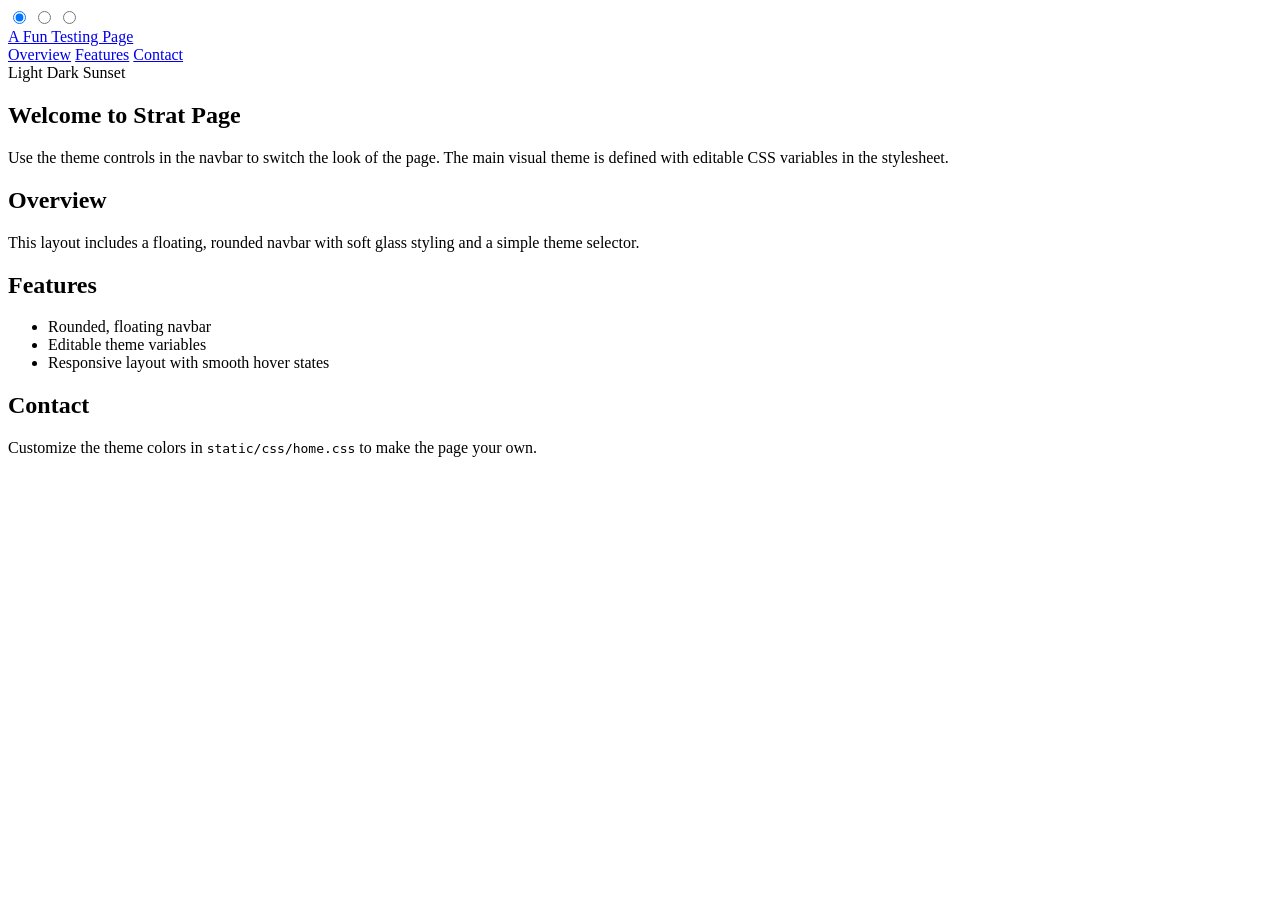
==== index.html @ b3e12f97 "plz work" ====
<!DOCTYPE HTML>
<html lang="en">
<head>
    <meta charset="utf-8">
    <meta name="viewport" content="width=device-width, initial-scale=1.0">
    <title>Home</title>
    <link rel="stylesheet" href="./static/css/home.css">
    <link rel="icon" href="./static/iconkeeper.ico">

</head>
<body>
    <div class="theme-wrap">
        <input type="radio" id="theme-default" name="theme" checked>
        <input type="radio" id="theme-dark" name="theme">
        <input type="radio" id="theme-sunset" name="theme">

        <header class="navbar">
            <a class="brand" href="#">A Fun Testing Page</a>
            <nav class="nav-links">
                <a href="#overview">Overview</a>
                <a href="#features">Features</a>
                <a href="#contact">Contact</a>
            </nav>
            <div class="theme-panel" aria-label="Theme selector">
                <label for="theme-default">Light</label>
                <label for="theme-dark">Dark</label>
                <label for="theme-sunset">Sunset</label>
            </div>
        </header>

        <main class="content">
            <section class="hero">
                <h1>Welcome to Strat Page</h1>
                <p>Use the theme controls in the navbar to switch the look of the page. The main visual theme is defined with editable CSS variables in the stylesheet.</p>
            </section>

            <section id="overview" class="section-card">
                <h2>Overview</h2>
                <p>This layout includes a floating, rounded navbar with soft glass styling and a simple theme selector.</p>
            </section>

            <section id="features" class="section-card">
                <h2>Features</h2>
                <ul>
                    <li>Rounded, floating navbar</li>
                    <li>Editable theme variables</li>
                    <li>Responsive layout with smooth hover states</li>
                </ul>
            </section>

            <section id="contact" class="section-card">
                <h2>Contact</h2>
                <p>Customize the theme colors in <code>static/css/home.css</code> to make the page your own.</p>
            </section>
        </main>
    </div>
</body>
</html>
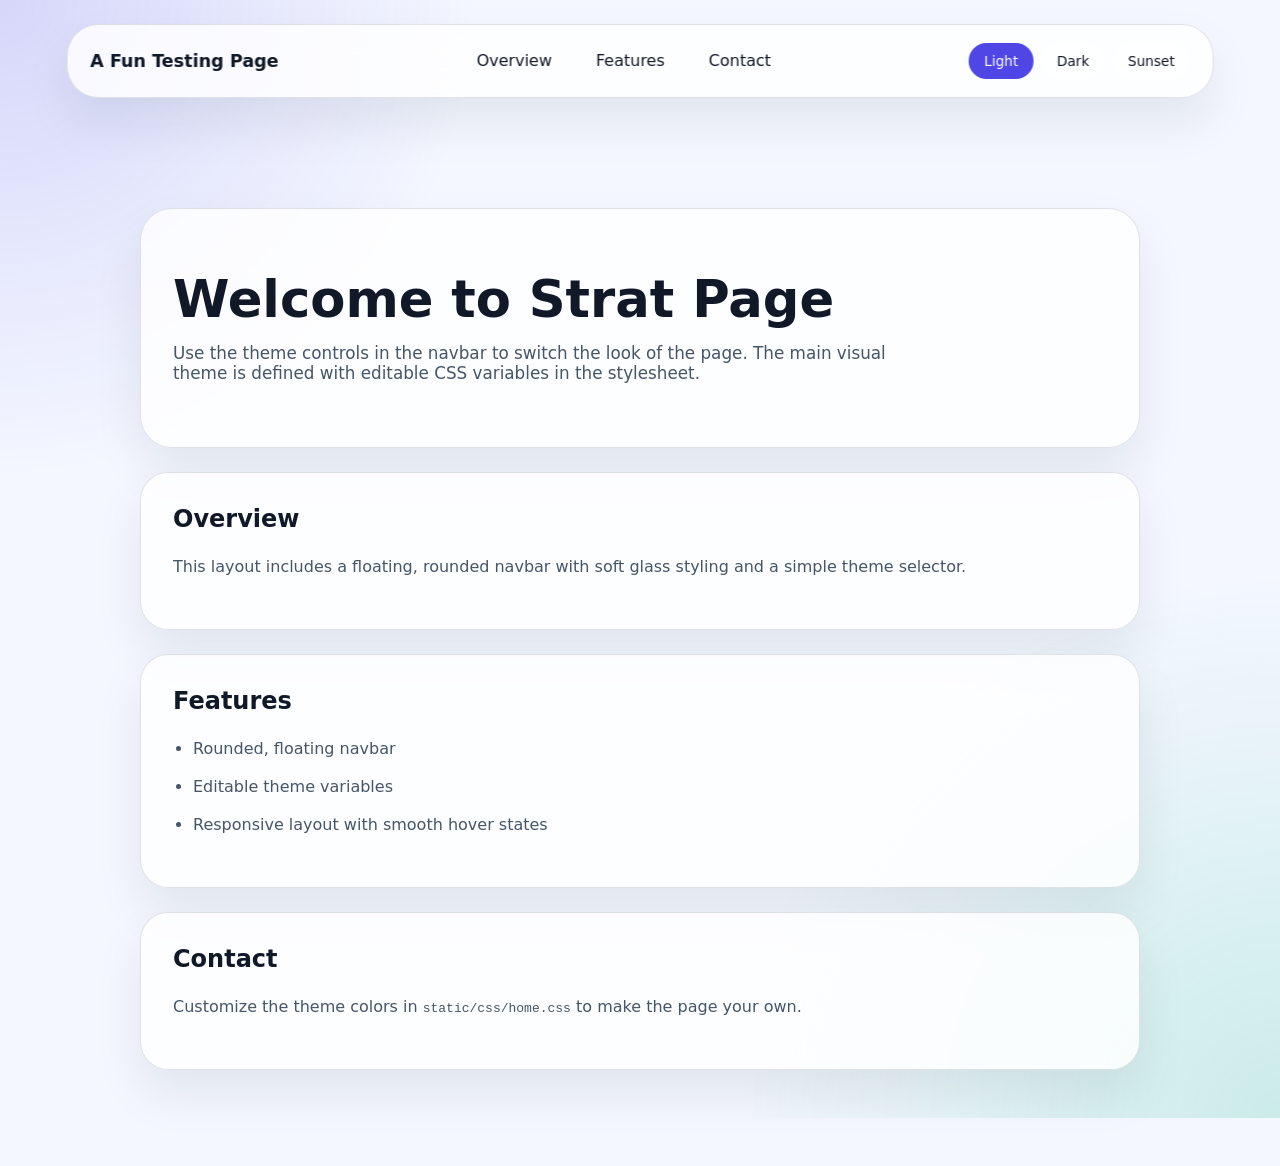
==== commit 34e5a154: "Changed link" ====
--- a/index.html
+++ b/index.html
@@ -4,8 +4,8 @@
     <meta charset="utf-8">
     <meta name="viewport" content="width=device-width, initial-scale=1.0">
     <title>Home</title>
-    <link rel="stylesheet" href="./static/css/home.css">
-    <link rel="icon" href="./static/iconkeeper.ico">
+    <link rel="stylesheet" href="../static/css/index.css">
+    <!-- <link rel="icon" href="../static/images/iconkeeper.ico"> -->
 
 </head>
 <body>
--- a/static/css/index.css
+++ b/static/css/index.css
@@ -0,0 +1,207 @@
+﻿:root {
+    --bg: #f4f7ff;
+    --surface: rgba(255, 255, 255, 0.82);
+    --surface-strong: rgba(255, 255, 255, 0.95);
+    --text: #111827;
+    --muted: #475569;
+    --accent: #4f46e5;
+    --accent-soft: rgba(79, 70, 229, 0.14);
+    --border: rgba(71, 85, 105, 0.16);
+    --shadow: 0 24px 50px rgba(15, 23, 42, 0.08);
+}
+
+.theme-wrap {
+    min-height: 100vh;
+    background: radial-gradient(circle at top left, rgba(79, 70, 229, 0.18), transparent 28%),
+                radial-gradient(circle at bottom right, rgba(16, 185, 129, 0.18), transparent 32%),
+                var(--bg);
+    color: var(--text);
+    font-family: Inter, ui-sans-serif, system-ui, -apple-system, BlinkMacSystemFont, "Segoe UI", sans-serif;
+    padding-top: 5rem;
+}
+
+body {
+    margin: 0;
+    background: var(--bg);
+    color: var(--text);
+}
+
+.theme-wrap #theme-dark:checked ~ * {
+    --bg: #0f172a;
+    --surface: rgba(15, 23, 42, 0.82);
+    --surface-strong: rgba(15, 23, 42, 0.95);
+    --text: #e2e8f0;
+    --muted: #94a3b8;
+    --accent: #38bdf8;
+    --accent-soft: rgba(56, 189, 248, 0.16);
+    --border: rgba(148, 163, 184, 0.18);
+    --shadow: 0 24px 50px rgba(0, 0, 0, 0.24);
+}
+
+.theme-wrap #theme-sunset:checked ~ * {
+    --bg: #fff7ed;
+    --surface: rgba(255, 248, 240, 0.9);
+    --surface-strong: rgba(255, 248, 240, 1);
+    --text: #713f12;
+    --muted: #92400e;
+    --accent: #fb923c;
+    --accent-soft: rgba(251, 146, 60, 0.16);
+    --border: rgba(252, 211, 77, 0.22);
+    --shadow: 0 24px 50px rgba(124, 58, 237, 0.1);
+}
+
+
+.theme-wrap input[type="radio"] {
+    position: absolute;
+    left: -9999px;
+}
+
+.navbar {
+    position: fixed;
+    top: 1.5rem;
+    left: 50%;
+    transform: translateX(-50%);
+    width: min(1100px, calc(100% - 2rem));
+    display: flex;
+    flex-wrap: wrap;
+    align-items: center;
+    justify-content: space-between;
+    gap: 1rem;
+    padding: 1rem 1.4rem;
+    background: var(--surface);
+    border: 1px solid var(--border);
+    border-radius: 32px;
+    box-shadow: var(--shadow);
+    backdrop-filter: blur(18px);
+    z-index: 10;
+}
+
+.brand {
+    color: var(--text);
+    font-size: 1.1rem;
+    font-weight: 700;
+    text-decoration: none;
+}
+
+.nav-links {
+    display: flex;
+    flex-wrap: wrap;
+    gap: 0.75rem;
+}
+
+.nav-links a {
+    color: var(--text);
+    text-decoration: none;
+    padding: 0.65rem 1rem;
+    border-radius: 999px;
+    transition: background 0.2s ease, color 0.2s ease;
+}
+
+.nav-links a:hover {
+    background: var(--accent-soft);
+    color: var(--text);
+}
+
+.theme-panel {
+    display: flex;
+    flex-wrap: wrap;
+    gap: 0.5rem;
+    align-items: center;
+}
+
+.theme-panel label {
+    cursor: pointer;
+    padding: 0.55rem 0.9rem;
+    border-radius: 999px;
+    background: rgba(255, 255, 255, 0.45);
+    color: var(--text);
+    font-size: 0.85rem;
+    border: 1px solid transparent;
+    transition: transform 0.2s ease, background 0.2s ease, border-color 0.2s ease;
+}
+
+.theme-panel label:hover {
+    transform: translateY(-1px);
+    background: var(--surface-strong);
+}
+
+#theme-default:checked ~ .navbar .theme-panel label[for="theme-default"],
+#theme-dark:checked ~ .navbar .theme-panel label[for="theme-dark"],
+#theme-sunset:checked ~ .navbar .theme-panel label[for="theme-sunset"] {
+    background: var(--accent);
+    color: #ffffff;
+}
+
+.content {
+    max-width: 1000px;
+    margin: 8rem auto 3rem;
+    padding: 0 1.5rem 3rem;
+}
+
+.hero {
+    padding: 4rem 2rem;
+    border-radius: 32px;
+    background: var(--surface);
+    border: 1px solid var(--border);
+    box-shadow: var(--shadow);
+}
+
+.hero h1 {
+    margin: 0 0 1rem;
+    font-size: clamp(2.3rem, 4vw, 3.5rem);
+    line-height: 1.05;
+}
+
+.hero p {
+    margin: 0;
+    color: var(--muted);
+    font-size: 1.05rem;
+    max-width: 720px;
+}
+
+.section-card {
+    margin-top: 1.5rem;
+    padding: 2rem;
+    border-radius: 28px;
+    background: var(--surface);
+    border: 1px solid var(--border);
+    box-shadow: var(--shadow);
+}
+
+.section-card h2 {
+    margin-top: 0;
+}
+
+.section-card p,
+.section-card ul {
+    color: var(--muted);
+    line-height: 1.75;
+}
+
+.section-card ul {
+    padding-left: 1.25rem;
+}
+
+.section-card li {
+    margin-bottom: 0.65rem;
+}
+
+@media (max-width: 720px) {
+    .navbar {
+        flex-direction: column;
+        align-items: stretch;
+    }
+
+    .nav-links {
+        justify-content: center;
+    }
+
+    .theme-panel {
+        justify-content: center;
+    }
+
+    .hero,
+    .section-card {
+        padding: 1.75rem;
+    }
+}
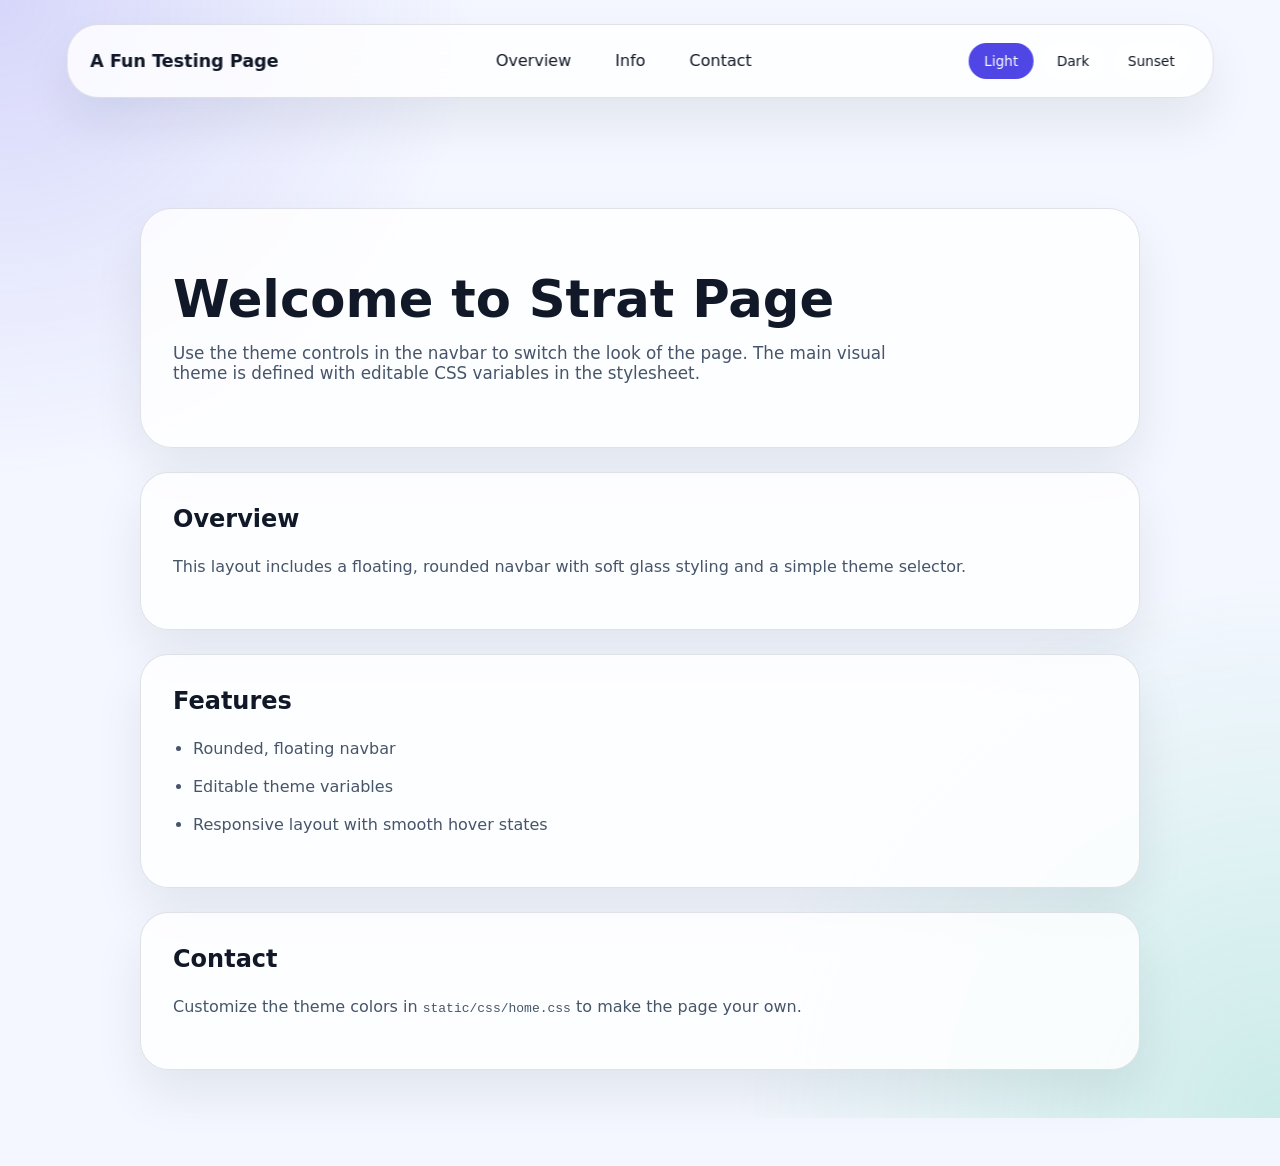
==== commit ea61c771: "Testing stuff" ====
--- a/index.html
+++ b/index.html
@@ -5,7 +5,7 @@
     <meta name="viewport" content="width=device-width, initial-scale=1.0">
     <title>Home</title>
     <link rel="stylesheet" href="../static/css/index.css">
-    <!-- <link rel="icon" href="../static/images/iconkeeper.ico"> -->
+    <link rel="icon" href="../static/images/iconkeeper.ico">
 
 </head>
 <body>
@@ -18,7 +18,7 @@
             <a class="brand" href="#">A Fun Testing Page</a>
             <nav class="nav-links">
                 <a href="#overview">Overview</a>
-                <a href="#features">Features</a>
+                <a href="../layout/info.html">Info</a>
                 <a href="#contact">Contact</a>
             </nav>
             <div class="theme-panel" aria-label="Theme selector">
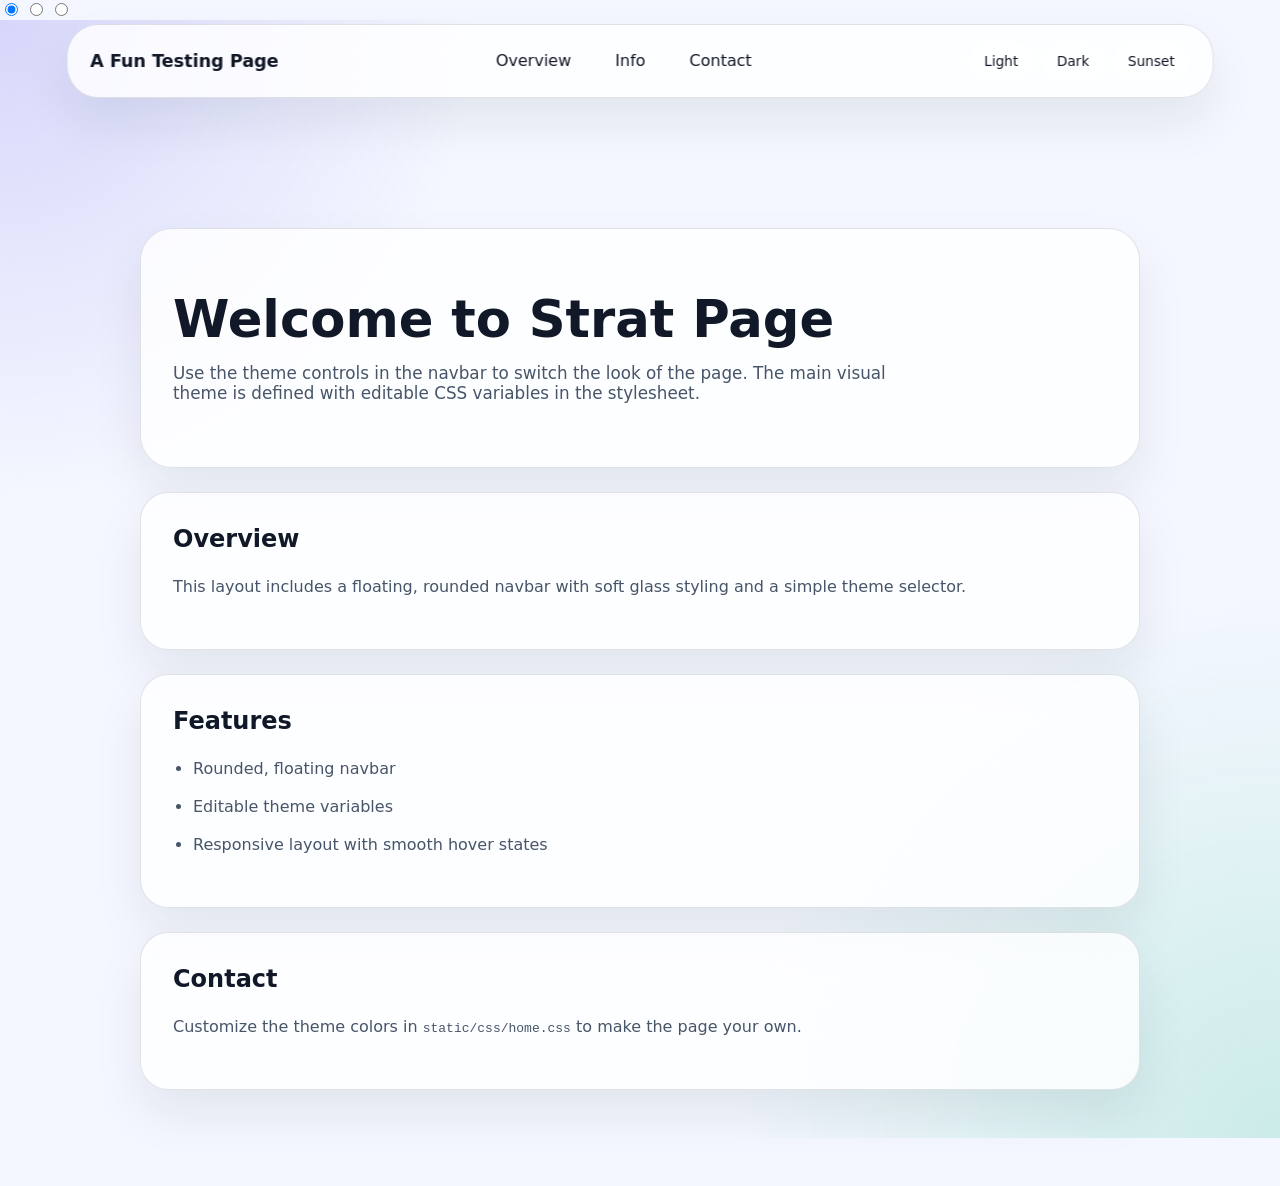
==== commit 4e331737: "padded plz work" ====
--- a/index.html
+++ b/index.html
@@ -9,11 +9,11 @@
 
 </head>
 <body>
+    <input type="radio" id="theme-default" name="theme" checked>
+    <input type="radio" id="theme-dark" name="theme">
+    <input type="radio" id="theme-sunset" name="theme">
+
     <div class="theme-wrap">
-        <input type="radio" id="theme-default" name="theme" checked>
-        <input type="radio" id="theme-dark" name="theme">
-        <input type="radio" id="theme-sunset" name="theme">
-
         <header class="navbar">
             <a class="brand" href="#">A Fun Testing Page</a>
             <nav class="nav-links">
--- a/static/css/index.css
+++ b/static/css/index.css
@@ -26,7 +26,7 @@
     color: var(--text);
 }
 
-.theme-wrap #theme-dark:checked ~ * {
+#theme-dark:checked ~ .theme-wrap {
     --bg: #0f172a;
     --surface: rgba(15, 23, 42, 0.82);
     --surface-strong: rgba(15, 23, 42, 0.95);
@@ -36,9 +36,11 @@
     --accent-soft: rgba(56, 189, 248, 0.16);
     --border: rgba(148, 163, 184, 0.18);
     --shadow: 0 24px 50px rgba(0, 0, 0, 0.24);
-}
-
-.theme-wrap #theme-sunset:checked ~ * {
+    --surface: rgba(66, 66, 66, 0.82); 
+    --surface-strong: rgba(15, 23, 42, 0.95);
+}
+
+#theme-sunset:checked ~ .theme-wrap {
     --bg: #fff7ed;
     --surface: rgba(255, 248, 240, 0.9);
     --surface-strong: rgba(255, 248, 240, 1);
